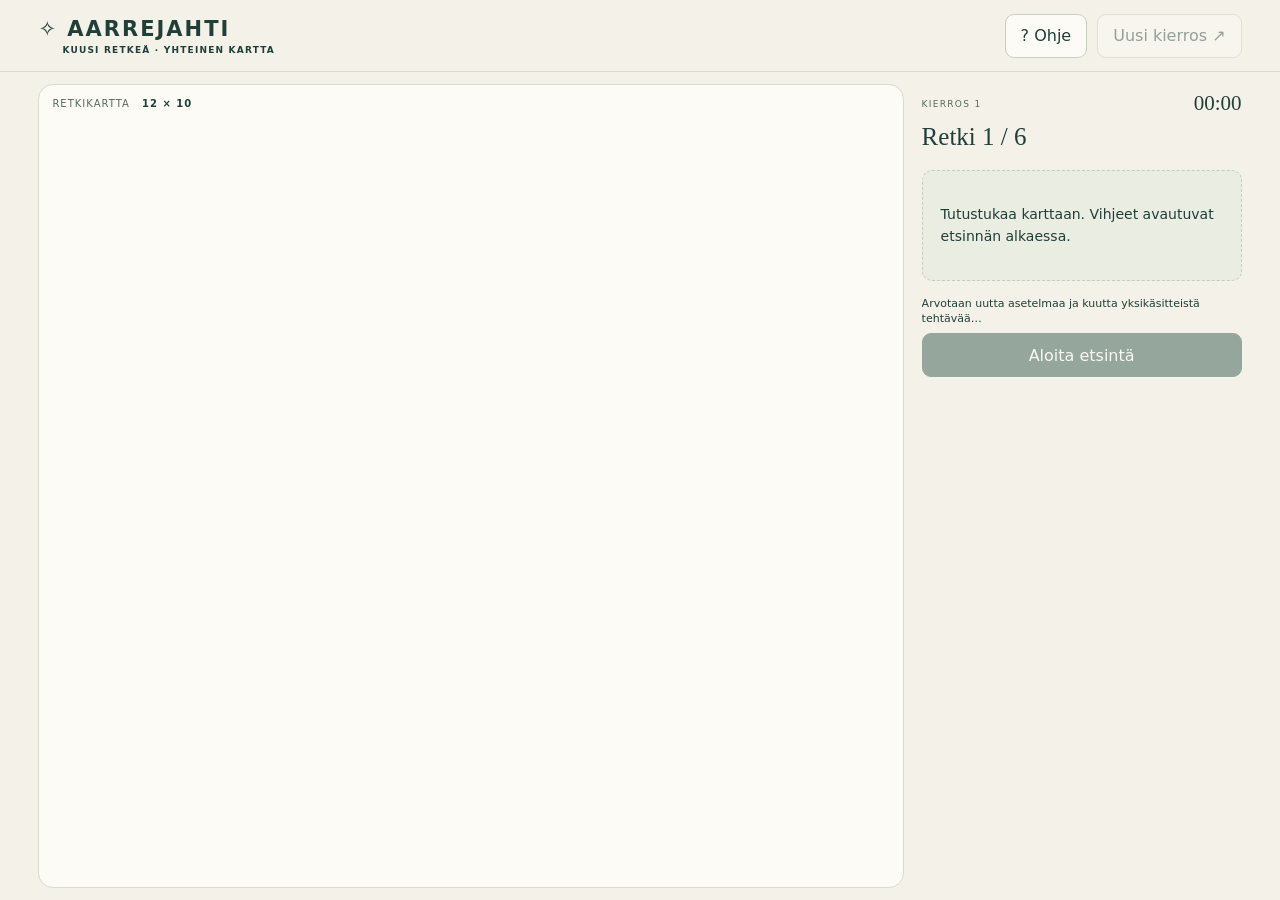
==== index.html @ f9c909dd "Publish PC and iPad game with installable offline support" ====
<!doctype html>
<html lang="fi">
<head><meta charset="utf-8"><meta name="viewport" content="width=device-width, initial-scale=1, viewport-fit=cover"><meta name="theme-color" content="#203f38"><meta name="apple-mobile-web-app-capable" content="yes"><meta name="apple-mobile-web-app-status-bar-style" content="default"><meta name="apple-mobile-web-app-title" content="Aarrejahti"><link rel="manifest" href="manifest.webmanifest"><link rel="apple-touch-icon" href="icons/apple-touch-icon.png"><link rel="icon" type="image/png" href="icons/favicon.png"><title>Aarrejahti – kuusi retkeä</title><link rel="stylesheet" href="style.css?v=rounds18"></head>
<body class="awaiting-start">
<header><a class="brand" href="./">✧ AARREJAHTI<small>KUUSI RETKEÄ · YHTEINEN KARTTA</small></a><div class="setup"><button id="help">? Ohje</button><button id="new">Uusi kierros ↗</button></div></header>
<main><div class="layout">
<section class="map-panel" aria-label="Yhteinen retkikartta">
 <div class="panel-top"><span>RETKIKARTTA <b>12 × 10</b></span><span id="code"></span></div>
 <div class="map-wrap"><svg id="board" viewBox="0 0 717 520" role="group" aria-label="Aarrekartta, 120 kuusikulmiota"></svg></div>
</section>
<aside>
 <div id="progress" aria-label="Kierroksen retket"></div>
 <div class="round-meta"><small id="round-label">KIERROS 1</small><span id="timer">00:00</span></div>
 <div class="clue-heading"><h1 id="task-title">Retki 1 / 6</h1><label class="toggle"><input type="checkbox" id="explain" checked> Selitykset</label></div>
 <p id="task-rule"></p>
 <div id="addition-controls" hidden><button id="place-marker" aria-pressed="true"></button><button id="place-chest" aria-pressed="false">Arkku</button></div>
 <div id="clues"></div>
 <div id="before-start">Tutustukaa karttaan. Vihjeet avautuvat etsinnän alkaessa.</div>
 <p id="feedback" role="status" aria-live="polite"></p>
 <div class="actions"><button id="start" class="primary" disabled>Aloita etsintä</button><button id="next" class="primary" hidden>Seuraava retki →</button><button id="reveal" class="quiet" hidden disabled>Paljasta ratkaisu</button></div>
 <p id="state" role="status"></p>
</aside>
</div></main>
<dialog id="instructions" aria-labelledby="instructions-title"><div class="dialog-heading"><h2 id="instructions-title">Näin pelaatte</h2><button id="close-help" aria-label="Sulje ohje">Sulje ×</button></div>
<div class="instructions">
 <h3>Yksi kartta, kuusi retkeä</h3><p>Kaikki pelaavat yhtä aikaa samalla näytöllä. Kierrokselle arvotaan kuusi tehtävää ja yhteinen kuviomerkkien asetelma. Maastolauta on sama kiinteä F02-kartta kuin lautapelissä: 12 × 10 ruutua. Retket 1–3 ovat tavallisia, neljäs on pääkalloretki, viides harharetki ja kuudes Hukkareissu. Yksi muodon ja värin yhdistelmä puuttuu kartalta kokonaan ja lisätään vain viimeisessä tehtävässä. Kuuden retken jälkeen Uusi kierros arpoo uuden asetelman ja tehtävät. Testatessa voit valita retken suoraan yläreunan retkipainikkeesta. Vaihto nollaa nykyiset valinnat ja ajastimen. Valitun retken vihjeet avautuvat Aloita etsintä -painikkeesta.</p>
 <p>Vihjeet näkyvät vasta Aloita etsintä -painikkeesta. Napauta aarteen ruutua ja vahvista Oletko varma? -kysymys. Peruuta poistaa arkun ja palauttaa merkityn vihjeen tai kuvion normaaliksi. Viimeksi valitun ruudun kehys jää muistiksi. Väärän arvauksen jälkeen etsintä jatkuu. Oikea vastaus näyttää aarrearkun. Seuraava retki säilyttää kartan ja kuviot mutta vaihtaa vihjeet ja piilottaa ne aloitukseen asti.</p>
 <h3>☠ Pääkalloretki</h3><p>Viidestä vihjeestä täsmälleen yksi on väärä. Voit valita ensin aarteen ruudun tai ensin väärän vihjeen. Napauta vääräksi epäilemääsi vihjettä: se haalenee. Napauttamalla uudestaan voit perua merkinnän, ja toisen vihjeen valitseminen vaihtaa merkintää. Etsi ruutu, jossa neljä muuta vihjettä toteutuu. Voitto vaatii sekä oikean aarteen paikan että oikean vihjemerkinnän.</p>
 <h3>× Harharetki</h3><p>Kaikki vihjeet toteutuvat vasta, kun yksi kuviomerkki poistetaan mielessä laudalta. Voit valita ensin aarteen ruudun tai ensin poistettavan kuvion. Napauta poistettavaksi epäilemääsi kuviota: se haalenee, mutta pysyy näkyvissä alkuperäisessä ruudussaan. Vain yksi kuvio voidaan merkitä kerrallaan. Valitse × Poista kuvio uudelleen, jos haluat vaihtaa merkintää tai perua sen napauttamalla samaa kuviota.</p><p>Vihjeessä mainitusta muodon ja värin yhdistelmästä pitää jäädä vähintään yksi merkki laudalle. Valitse Arkku-painike ja napauta aarteen ruutua, myös kuviomerkin keskeltä. Valitse × Poista kuvio -painike, kun haluat merkitä poistettavan kuvion. Tavallinen napautus tekee painikkeesta valitun toiminnon. Arkku ei saa olla poistettavan kuvion ruudussa. Vastaus tarkistetaan, kun molemmat valinnat on tehty. Voitto vaatii sekä oikean aarteen paikan että oikean kuviomerkinnän.</p>
 <h3>? Hukkareissu</h3><p>Hukkareissu käyttää vain lautapelin alkuperäisiä vihjeitä 1-60. Siinä ei käytetä summia, erotuksia eikä uusia kuvioparivertailuja.</p><p>Lisää mielessäsi yksi puuttuva kuviomerkki. + kuvio ? -painike kertoo merkin muodon ja värin. Paina sitä ja napauta tyhjää karttaruutua sijoittaaksesi merkin. Arkku-painikkeella valitset aarteen ruudun. Voit valita arkun tai kuvion ensin. Valinnat tarvitsevat eri ruudut, eikä lisättävän merkin ruudussa saa olla muuta kuviota. Lisätyn merkin reunus on katkoviivainen. Peruuta palauttaa molemmat valinnat. Oikeassa vastauksessa sekä lisätyn merkin paikka että aarteen sijainti ovat oikein ja kaikki vihjeet toteutuvat. Tehtävällä on vain yksi tällainen paikkapari.</p><h3>Maastot, kuviot ja etäisyys</h3><div id="terrain-guide"></div><p>Maamerkkejä ovat mustat ja valkoiset kolmiot, neliöt ja ympyrät. Vihje koskee jokaista saman muodon ja värin merkkiä. Esimerkiksi ↔ ≤ 2 tarkoittaa, että jokaiseen kyseiseen merkkiin on enintään kaksi askelta.</p><p>↔ tarkoittaa lyhintä etäisyyttä vierekkäisten heksaruutujen kautta. Sama ruutu on 0, viereinen ruutu 1. Kaikkien maastojen läpi saa kulkea. Maastoon tai laudan reunaan mitataan etäisyys lähimpään vastaavaan ruutuun.</p>
 <h3>Etäisyyksien erotus ja summa</h3><div id="arithmetic-guide"></div><p>Molemmissa vihjeissä etäisyydet lasketaan aarteen ruudusta. Erotusvihjeessä oikeanpuoleiseen kuvioon on ilmoitettu määrä askelia enemmän kuin vasemmanpuoleiseen kuvioon. Summavihjeessä nämä kaksi etäisyyttä lasketaan yhteen. Jos kuvioita on useita, ehdon on toteuduttava jokaiselle vasemman ja oikean ryhmän väliselle kuvioparille.</p>
 <h3>Naapurit ja vertailut</h3><p>Naapurivihjeet koskevat vain heti viereisiä ruutuja; aarteen omaa ruutua ei lasketa naapuriksi. Kahden maaston naapurivihje vaatii ainakin yhden naapurin kummastakin maastosta. Yhtä kaukana -vihje vaatii saman etäisyyden kaikkiin molempien ryhmien kuvioihin. Lähempänä-vihje vaatii jokaisen ensimmäisen ryhmän merkin olevan lähempänä kuin yksikään toisen ryhmän merkki.</p>
 <p>Jokainen tehtävä tarkistetaan yksikäsitteiseksi. Pääkalloretkellä myös väärä vihje ja harharetkellä myös poistettava merkki määräytyvät yksikäsitteisesti. Hukkareissulla lisättävän merkin ja aarteen paikkapari on yksikäsitteinen. Merkintöjen oikeellisuus tarkistetaan vasta arvausta vahvistettaessa. Selitykset-valinta piilottaa tai näyttää vihjeiden sanalliset selitykset.</p>
</div></dialog>
<dialog id="confirm" aria-labelledby="confirm-title"><h2 id="confirm-title">Oletko varma?</h2><p id="confirm-text"></p><div class="confirm-actions"><button id="confirm-no">Peruuta</button><button id="confirm-yes" class="primary">Vahvista</button></div></dialog>
<script src="engine.js?v=rounds18"></script><script src="game-data.js?v=rounds18"></script><script src="rounds.js?v=rounds18"></script><script src="game.js?v=rounds18"></script>
<script src="pwa.js"></script></body></html>
---- style.css ----
:root{font-family:system-ui,sans-serif;color:#203f38;background:#f3f1e8;font-synthesis:none}*{box-sizing:border-box}body{margin:0}button{font:inherit;color:inherit;cursor:pointer;background:#fcfbf6;border:1px solid #c9d0c2;border-radius:9px;min-height:44px;padding:10px 15px;touch-action:manipulation}button:hover{background:#e2e8dc}button:disabled{opacity:.45;cursor:default}button:focus-visible,[role=button]:focus-visible{outline:3px solid #a26d16;outline-offset:2px}.primary{background:#244e42;border-color:#244e42;color:#fff}.primary:hover{background:#356653}[hidden]{display:none!important}header{display:flex;align-items:center;justify-content:space-between;gap:16px;min-height:72px;padding:10px 3%;border-bottom:1px solid #d7dacd}.brand{font-weight:850;font-size:21px;letter-spacing:2px;text-decoration:none;color:inherit}.brand small{display:block;font-size:9px;letter-spacing:1.2px;margin:4px 0 0 24px}.setup{display:flex;gap:10px}main{padding:12px 3%;max-width:1600px;margin:auto}.layout{display:grid;grid-template-columns:minmax(0,1fr) 320px;gap:18px}.map-panel{background:#fcfbf6;border:1px solid #d8dbce;border-radius:15px;padding:13px;display:flex;flex-direction:column;min-width:0;min-height:0}.panel-top{display:flex;justify-content:space-between;gap:8px;font-size:10px;color:#566a5d;letter-spacing:1px}.panel-top b{margin-left:8px;color:#203f38}.map-wrap{flex:1;min-height:0;display:flex;align-items:center;padding:6px 0}#board{display:block;width:100%;height:auto;max-height:100%}.cell{cursor:pointer;stroke:#000;stroke-width:1.6;outline:none}.cell:hover,.cell:focus-visible{stroke:#203f38;stroke-width:3.5}.hl{fill:none;pointer-events:none;stroke-linejoin:round}.hl-selected{stroke:#cd731a;stroke-width:4.5}.hl-answer{stroke:#e9a919;stroke-width:5}.map-marker{pointer-events:none}.harha-running .map-marker{pointer-events:all;cursor:pointer}.marker-art{transition:opacity .12s}.map-marker.muted .marker-art{opacity:.23}.marker-hit{fill:transparent;stroke:none}.map-marker:focus-visible .marker-hit{stroke:#203f38;stroke-width:2;stroke-dasharray:3 2}.map-marker.muted .marker-hit{stroke:#203f38;stroke-width:1.5;stroke-dasharray:3 3}.coordinate{pointer-events:none;user-select:none}.treasure-chest{pointer-events:none}.round-meta{display:flex;justify-content:space-between;align-items:center;margin-top:9px}.round-meta small{font-size:9px;letter-spacing:1.3px;color:#566a5d}#timer{font:21px Georgia,serif;font-variant-numeric:tabular-nums}#feedback{font-size:12px;line-height:1.35;margin:7px 0 0}#feedback:empty,#state:empty{display:none}.cross-icon{font-family:Arial,system-ui,sans-serif;font-size:27px;line-height:1;font-weight:900}.step.active .cross-icon{font-weight:900}.clue-heading{display:flex;align-items:center;justify-content:space-between;gap:8px;margin:5px 0}.clue-heading small{font-size:9px;letter-spacing:1.3px;color:#566a5d}h1{font:25px Georgia,serif;margin:3px 0}.toggle{font-size:11px;white-space:nowrap;cursor:pointer;display:flex;align-items:center;gap:3px;min-height:40px}.toggle input{width:17px;height:17px;accent-color:#244e42}#progress{display:flex;gap:6px}.step{flex:1;display:flex;align-items:center;justify-content:center;min-height:34px;border:1px solid #c9d0c2;border-radius:7px;font-size:13px;color:#566a5d}.step.active{background:#244e42;border-color:#244e42;color:#fff;font-weight:750}.step.done{background:#e2e8dc;color:#244e42}.skull-icon{width:17px;height:20px;display:inline-block;vertical-align:middle;flex-shrink:0}.step .skull-icon{fill:currentColor}#task-rule{font-size:12px;line-height:1.4;min-height:0;margin:5px 0 8px}.clue{padding:7px 11px;margin:6px 0;background:#fffef9;border:1px solid #d8dbce;border-radius:10px;transition:opacity .12s;min-height:46px}.clue[role=button]{cursor:pointer;touch-action:manipulation}.clue[role=button]:hover{border-color:#244e42}.clue.muted{opacity:.3;border-style:dashed}.clue small{font-size:10px;letter-spacing:1px;color:#566a5d}.formula{font-size:21px;line-height:1.2;font-weight:600;margin-top:2px;display:flex;align-items:center;gap:3px;flex-wrap:wrap;color:#244c42}.clue p{font-size:11px;line-height:1.28;margin:4px 0 0;color:#52645a}.no-explain .clue p{display:none}.clue-marker{width:1.25em;height:1.25em;display:inline-block;vertical-align:middle;flex-shrink:0}.terrain-symbol{width:1.5em;height:1.299038em;display:inline-block;vertical-align:middle;flex-shrink:0}.neighbor-symbol{width:1.45em;height:1.45em;display:inline-block;vertical-align:middle;flex-shrink:0}.edge-symbol{display:inline-flex;align-items:center;vertical-align:middle;font-size:.68em}.edge-symbol svg{width:1.9em;height:1.6625em}.both-markers{display:inline-flex}.both-markers .clue-marker{width:1em;height:1em}.actions{display:grid;gap:4px;margin-top:10px}.quiet{background:transparent;border:0;font-size:12px;padding:7px;min-height:35px}#state{font-size:11px;line-height:1.4;margin:7px 0;color:#52645a}#before-start{background:#e9ede2;border:1px dashed #c2cdbb;border-radius:10px;padding:22px 17px;font-size:14px;line-height:1.6;margin:16px 0}.awaiting-start #clues,.awaiting-start .toggle{display:none}body:not(.awaiting-start) #before-start{display:none}dialog{border:1px solid #c9d0c2;border-radius:15px;background:#fcfbf6;color:#203f38;max-width:780px;width:calc(100% - 32px);max-height:85svh;padding:24px}dialog::backdrop{background:#142d25aa}.dialog-heading{display:flex;align-items:center;justify-content:space-between;gap:15px}h2{font:26px Georgia,serif;margin:0}.instructions{font-size:14px;line-height:1.6}.instructions h3{font-size:16px;margin:24px 0 5px}.instructions p{margin:7px 0}#terrain-guide{display:flex;gap:14px;flex-wrap:wrap;font-size:13px}#terrain-guide span{display:inline-flex;align-items:center;gap:5px}body.loading #board{opacity:.55}
@media(min-width:900px) and (orientation:landscape){body{height:100svh;display:flex;flex-direction:column}header{flex-shrink:0}main{flex:1;min-height:0;width:100%}.layout{height:100%}#board{height:100%}aside{min-height:0;overflow-y:auto;scrollbar-width:thin}#before-start{padding:32px 18px}.clue p{line-height:1.25}}
@media(min-width:1400px){.layout{grid-template-columns:minmax(0,1fr) 355px}.clue{padding:11px 13px}.formula{font-size:24px}.clue p{font-size:12px}}
@media(max-width:1050px) and (orientation:landscape){header{min-height:64px}.layout{grid-template-columns:minmax(0,1fr) 300px;gap:12px}main{padding:10px 2%}.map-panel{padding:10px}.brand{font-size:19px}.clue-heading{margin-top:8px}h1{font-size:23px}.clue{padding:6px 9px;margin:5px 0}.formula{font-size:20px}.clue p{font-size:10.5px}.actions{margin-top:7px}}
@media(max-width:899px){.layout{grid-template-columns:1fr}.map-wrap{min-height:240px}header{padding:12px 4%}.brand{font-size:18px}.brand small{font-size:8.5px}.setup{gap:6px}.setup button{padding:9px 11px}main{padding:12px 3%}aside{padding-bottom:20px}#clues{display:grid;grid-template-columns:repeat(2,minmax(0,1fr));gap:7px}.clue{margin:0}.formula{font-size:21px}#task-rule{min-height:0}.clue-heading{margin:10px 0}.actions{grid-template-columns:1fr 1fr}dialog{padding:18px}}
@media(max-width:480px){header{flex-wrap:wrap;gap:12px}.setup{margin-left:auto}#clues{grid-template-columns:1fr}.brand small{display:none}.panel-top{font-size:9px}#code{letter-spacing:0}}

@media(min-width:900px) and (orientation:landscape){aside{overflow-y:auto}#feedback{font-size:11px}.clue-heading{margin-top:4px}.round-meta{margin-top:7px}.actions{margin-top:7px}}

.ended #task-rule{display:none}

@media(min-width:900px) and (orientation:landscape) and (max-height:860px){
 header{min-height:64px;padding-top:8px;padding-bottom:8px}
 .clue{padding:5px 9px;margin:4px 0}.formula{font-size:20px}
 .clue p{font-size:10.5px;line-height:1.22;margin-top:3px}
 .clue-heading{margin:3px 0}h1{font-size:23px}
 .round-meta{margin-top:5px}#timer{font-size:19px}#task-rule{font-size:11px;margin:4px 0 6px}
 #feedback{font-size:11px;line-height:1.28;margin-top:5px}.actions{margin-top:6px}#state{margin:5px 0;font-size:10.5px;line-height:1.28}
}

/* Keep all content inside iPad safe areas and Safari's actually visible viewport. */
:root{--safe-top:env(safe-area-inset-top,0px);--safe-bottom:env(safe-area-inset-bottom,0px);--safe-left:env(safe-area-inset-left,0px);--safe-right:env(safe-area-inset-right,0px)}
body{padding-left:var(--safe-left);padding-right:var(--safe-right);padding-top:var(--safe-top);padding-bottom:var(--safe-bottom)}
@media(pointer:coarse) and (hover:none){
 :root{--safe-top:max(24px,env(safe-area-inset-top,0px));--safe-bottom:max(8px,env(safe-area-inset-bottom,0px))}
}
@media(min-width:900px) and (orientation:landscape){
 body{height:min(100svh,var(--visible-height,100svh));height:min(100dvh,var(--visible-height,100svh));min-height:0}
}
@media(min-width:900px) and (orientation:landscape) and (max-height:860px){
 header{min-height:56px;padding-top:6px;padding-bottom:6px}main{padding-top:8px;padding-bottom:8px}
}
@media(min-width:900px) and (orientation:landscape){
 .short-viewport header{min-height:52px;padding-top:4px;padding-bottom:4px}
 .short-viewport main{padding-top:6px;padding-bottom:6px}
 .short-viewport .step{min-height:30px}
 .short-viewport .round-meta{margin-top:3px}
 .short-viewport .clue-heading{margin:2px 0}.short-viewport h1{font-size:21px}
 .short-viewport .toggle{min-height:30px}
 .short-viewport #task-rule{font-size:10.5px;line-height:1.25;margin:3px 0 5px}
 .short-viewport .clue{padding:4px 8px;margin:3px 0;min-height:42px}
 .short-viewport .formula{font-size:19px}.short-viewport .clue p{font-size:10px;line-height:1.18;margin-top:2px}
 .short-viewport #feedback{font-size:10.5px;margin-top:4px}.short-viewport #state{font-size:10px;margin:4px 0}
 .short-viewport .actions{margin-top:4px}
}

/* Oma vahvistusdialogi */
#confirm{max-width:420px;padding:22px}#confirm h2{font-size:22px}#confirm p{font-size:15px;line-height:1.5;margin:10px 0 18px}.confirm-actions{display:flex;gap:10px;justify-content:flex-end}.confirm-actions button{min-width:110px}
@media(prefers-reduced-motion:reduce){*{transition:none!important;animation:none!important}}

#arithmetic-guide{display:grid;gap:8px;margin:12px 0}.help-arithmetic{border:1px solid #d8dbce;border-radius:8px;padding:10px}.help-arithmetic .formula{font-size:23px}

#addition-controls{display:flex;gap:6px;margin:4px 0}#addition-controls button{flex:1;min-height:36px;padding:3px 9px;display:flex;align-items:center;justify-content:center;gap:5px;font-size:16px}#addition-controls button[aria-pressed=true]{background:#dce9d3;color:#203f38;border:2px solid #244e42;font-weight:750}#addition-controls .clue-marker{width:25px;height:25px}.added-marker{pointer-events:none}

@media(min-width:900px) and (orientation:landscape){.short-viewport:is(.addition-running,.harha-running) .clue{padding:3px 8px;margin:2px 0}.short-viewport:is(.addition-running,.harha-running) .clue small{font-size:9px;line-height:1}.short-viewport:is(.addition-running,.harha-running) .formula{font-size:18px;line-height:1.1}.short-viewport:is(.addition-running,.harha-running) .clue p{line-height:1.1;margin-top:1px}.short-viewport:is(.addition-running,.harha-running) #addition-controls button{min-height:32px}.short-viewport:is(.addition-running,.harha-running) #addition-controls{margin:2px 0}}



#progress .step{padding:0;min-width:0;cursor:pointer;font-family:inherit;touch-action:manipulation}#progress .step:hover{border-color:#244e42}
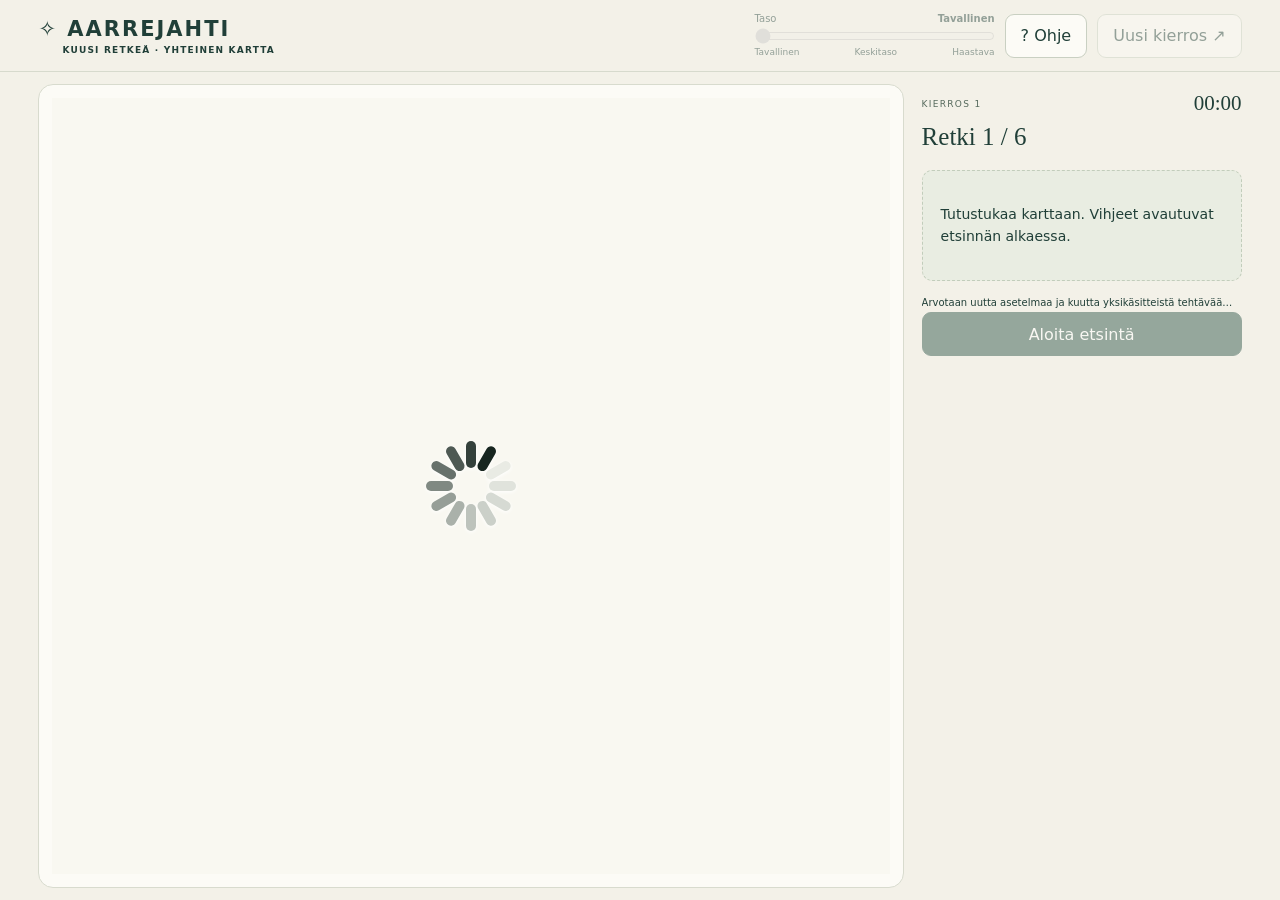
==== commit 2c76c7ce: "Update PC/iPad game with three difficulty levels and refreshed offline support" ====
--- a/index.html
+++ b/index.html
@@ -1,37 +1,38 @@
-<!doctype html>
-<html lang="fi">
-<head><meta charset="utf-8"><meta name="viewport" content="width=device-width, initial-scale=1, viewport-fit=cover"><meta name="theme-color" content="#203f38"><meta name="apple-mobile-web-app-capable" content="yes"><meta name="apple-mobile-web-app-status-bar-style" content="default"><meta name="apple-mobile-web-app-title" content="Aarrejahti"><link rel="manifest" href="manifest.webmanifest"><link rel="apple-touch-icon" href="icons/apple-touch-icon.png"><link rel="icon" type="image/png" href="icons/favicon.png"><title>Aarrejahti – kuusi retkeä</title><link rel="stylesheet" href="style.css?v=rounds18"></head>
-<body class="awaiting-start">
-<header><a class="brand" href="./">✧ AARREJAHTI<small>KUUSI RETKEÄ · YHTEINEN KARTTA</small></a><div class="setup"><button id="help">? Ohje</button><button id="new">Uusi kierros ↗</button></div></header>
-<main><div class="layout">
-<section class="map-panel" aria-label="Yhteinen retkikartta">
- <div class="panel-top"><span>RETKIKARTTA <b>12 × 10</b></span><span id="code"></span></div>
- <div class="map-wrap"><svg id="board" viewBox="0 0 717 520" role="group" aria-label="Aarrekartta, 120 kuusikulmiota"></svg></div>
-</section>
-<aside>
- <div id="progress" aria-label="Kierroksen retket"></div>
- <div class="round-meta"><small id="round-label">KIERROS 1</small><span id="timer">00:00</span></div>
- <div class="clue-heading"><h1 id="task-title">Retki 1 / 6</h1><label class="toggle"><input type="checkbox" id="explain" checked> Selitykset</label></div>
- <p id="task-rule"></p>
- <div id="addition-controls" hidden><button id="place-marker" aria-pressed="true"></button><button id="place-chest" aria-pressed="false">Arkku</button></div>
- <div id="clues"></div>
- <div id="before-start">Tutustukaa karttaan. Vihjeet avautuvat etsinnän alkaessa.</div>
- <p id="feedback" role="status" aria-live="polite"></p>
- <div class="actions"><button id="start" class="primary" disabled>Aloita etsintä</button><button id="next" class="primary" hidden>Seuraava retki →</button><button id="reveal" class="quiet" hidden disabled>Paljasta ratkaisu</button></div>
- <p id="state" role="status"></p>
-</aside>
-</div></main>
-<dialog id="instructions" aria-labelledby="instructions-title"><div class="dialog-heading"><h2 id="instructions-title">Näin pelaatte</h2><button id="close-help" aria-label="Sulje ohje">Sulje ×</button></div>
-<div class="instructions">
- <h3>Yksi kartta, kuusi retkeä</h3><p>Kaikki pelaavat yhtä aikaa samalla näytöllä. Kierrokselle arvotaan kuusi tehtävää ja yhteinen kuviomerkkien asetelma. Maastolauta on sama kiinteä F02-kartta kuin lautapelissä: 12 × 10 ruutua. Retket 1–3 ovat tavallisia, neljäs on pääkalloretki, viides harharetki ja kuudes Hukkareissu. Yksi muodon ja värin yhdistelmä puuttuu kartalta kokonaan ja lisätään vain viimeisessä tehtävässä. Kuuden retken jälkeen Uusi kierros arpoo uuden asetelman ja tehtävät. Testatessa voit valita retken suoraan yläreunan retkipainikkeesta. Vaihto nollaa nykyiset valinnat ja ajastimen. Valitun retken vihjeet avautuvat Aloita etsintä -painikkeesta.</p>
- <p>Vihjeet näkyvät vasta Aloita etsintä -painikkeesta. Napauta aarteen ruutua ja vahvista Oletko varma? -kysymys. Peruuta poistaa arkun ja palauttaa merkityn vihjeen tai kuvion normaaliksi. Viimeksi valitun ruudun kehys jää muistiksi. Väärän arvauksen jälkeen etsintä jatkuu. Oikea vastaus näyttää aarrearkun. Seuraava retki säilyttää kartan ja kuviot mutta vaihtaa vihjeet ja piilottaa ne aloitukseen asti.</p>
- <h3>☠ Pääkalloretki</h3><p>Viidestä vihjeestä täsmälleen yksi on väärä. Voit valita ensin aarteen ruudun tai ensin väärän vihjeen. Napauta vääräksi epäilemääsi vihjettä: se haalenee. Napauttamalla uudestaan voit perua merkinnän, ja toisen vihjeen valitseminen vaihtaa merkintää. Etsi ruutu, jossa neljä muuta vihjettä toteutuu. Voitto vaatii sekä oikean aarteen paikan että oikean vihjemerkinnän.</p>
- <h3>× Harharetki</h3><p>Kaikki vihjeet toteutuvat vasta, kun yksi kuviomerkki poistetaan mielessä laudalta. Voit valita ensin aarteen ruudun tai ensin poistettavan kuvion. Napauta poistettavaksi epäilemääsi kuviota: se haalenee, mutta pysyy näkyvissä alkuperäisessä ruudussaan. Vain yksi kuvio voidaan merkitä kerrallaan. Valitse × Poista kuvio uudelleen, jos haluat vaihtaa merkintää tai perua sen napauttamalla samaa kuviota.</p><p>Vihjeessä mainitusta muodon ja värin yhdistelmästä pitää jäädä vähintään yksi merkki laudalle. Valitse Arkku-painike ja napauta aarteen ruutua, myös kuviomerkin keskeltä. Valitse × Poista kuvio -painike, kun haluat merkitä poistettavan kuvion. Tavallinen napautus tekee painikkeesta valitun toiminnon. Arkku ei saa olla poistettavan kuvion ruudussa. Vastaus tarkistetaan, kun molemmat valinnat on tehty. Voitto vaatii sekä oikean aarteen paikan että oikean kuviomerkinnän.</p>
- <h3>? Hukkareissu</h3><p>Hukkareissu käyttää vain lautapelin alkuperäisiä vihjeitä 1-60. Siinä ei käytetä summia, erotuksia eikä uusia kuvioparivertailuja.</p><p>Lisää mielessäsi yksi puuttuva kuviomerkki. + kuvio ? -painike kertoo merkin muodon ja värin. Paina sitä ja napauta tyhjää karttaruutua sijoittaaksesi merkin. Arkku-painikkeella valitset aarteen ruudun. Voit valita arkun tai kuvion ensin. Valinnat tarvitsevat eri ruudut, eikä lisättävän merkin ruudussa saa olla muuta kuviota. Lisätyn merkin reunus on katkoviivainen. Peruuta palauttaa molemmat valinnat. Oikeassa vastauksessa sekä lisätyn merkin paikka että aarteen sijainti ovat oikein ja kaikki vihjeet toteutuvat. Tehtävällä on vain yksi tällainen paikkapari.</p><h3>Maastot, kuviot ja etäisyys</h3><div id="terrain-guide"></div><p>Maamerkkejä ovat mustat ja valkoiset kolmiot, neliöt ja ympyrät. Vihje koskee jokaista saman muodon ja värin merkkiä. Esimerkiksi ↔ ≤ 2 tarkoittaa, että jokaiseen kyseiseen merkkiin on enintään kaksi askelta.</p><p>↔ tarkoittaa lyhintä etäisyyttä vierekkäisten heksaruutujen kautta. Sama ruutu on 0, viereinen ruutu 1. Kaikkien maastojen läpi saa kulkea. Maastoon tai laudan reunaan mitataan etäisyys lähimpään vastaavaan ruutuun.</p>
- <h3>Etäisyyksien erotus ja summa</h3><div id="arithmetic-guide"></div><p>Molemmissa vihjeissä etäisyydet lasketaan aarteen ruudusta. Erotusvihjeessä oikeanpuoleiseen kuvioon on ilmoitettu määrä askelia enemmän kuin vasemmanpuoleiseen kuvioon. Summavihjeessä nämä kaksi etäisyyttä lasketaan yhteen. Jos kuvioita on useita, ehdon on toteuduttava jokaiselle vasemman ja oikean ryhmän väliselle kuvioparille.</p>
- <h3>Naapurit ja vertailut</h3><p>Naapurivihjeet koskevat vain heti viereisiä ruutuja; aarteen omaa ruutua ei lasketa naapuriksi. Kahden maaston naapurivihje vaatii ainakin yhden naapurin kummastakin maastosta. Yhtä kaukana -vihje vaatii saman etäisyyden kaikkiin molempien ryhmien kuvioihin. Lähempänä-vihje vaatii jokaisen ensimmäisen ryhmän merkin olevan lähempänä kuin yksikään toisen ryhmän merkki.</p>
- <p>Jokainen tehtävä tarkistetaan yksikäsitteiseksi. Pääkalloretkellä myös väärä vihje ja harharetkellä myös poistettava merkki määräytyvät yksikäsitteisesti. Hukkareissulla lisättävän merkin ja aarteen paikkapari on yksikäsitteinen. Merkintöjen oikeellisuus tarkistetaan vasta arvausta vahvistettaessa. Selitykset-valinta piilottaa tai näyttää vihjeiden sanalliset selitykset.</p>
-</div></dialog>
-<dialog id="confirm" aria-labelledby="confirm-title"><h2 id="confirm-title">Oletko varma?</h2><p id="confirm-text"></p><div class="confirm-actions"><button id="confirm-no">Peruuta</button><button id="confirm-yes" class="primary">Vahvista</button></div></dialog>
-<script src="engine.js?v=rounds18"></script><script src="game-data.js?v=rounds18"></script><script src="rounds.js?v=rounds18"></script><script src="game.js?v=rounds18"></script>
-<script src="pwa.js"></script></body></html>
+<!doctype html>
+<html lang="fi">
+<head><meta charset="utf-8"><meta name="viewport" content="width=device-width, initial-scale=1, viewport-fit=cover"><meta name="theme-color" content="#203f38"><meta name="apple-mobile-web-app-capable" content="yes"><meta name="apple-mobile-web-app-status-bar-style" content="default"><meta name="apple-mobile-web-app-title" content="Aarrejahti"><link rel="manifest" href="manifest.webmanifest"><link rel="apple-touch-icon" href="icons/apple-touch-icon.png"><link rel="icon" type="image/png" href="icons/favicon.png"><title>Aarrejahti – kuusi retkeä</title><link rel="stylesheet" href="style.css?v=rounds31"></head>
+<body class="awaiting-start">
+
+<header><a class="brand" href="./">✧ AARREJAHTI<small>KUUSI RETKEÄ · YHTEINEN KARTTA</small></a><div class="setup"><div class="level-slider"><label for="level">Taso <output id="level-name">Tavallinen</output></label><input id="level" type="range" min="0" max="2" step="1" value="0" aria-valuetext="Tavallinen"><div class="level-ticks" aria-hidden="true"><span>Tavallinen</span><span>Keskitaso</span><span>Haastava</span></div></div><button id="help">? Ohje</button><button id="new">Uusi kierros ↗</button></div></header>
+<main><div class="layout">
+<section class="map-panel" aria-label="Yhteinen retkikartta">
+ <div class="panel-top"><span id="code" aria-label="Retken vaikeus ja karttakortin kokonaisvaikeus" title="Retken vaikeus · karttakortin kokonaisvaikeus"></span></div>
+ <div class="map-wrap"><div id="generating" role="status" aria-label="Karttakorttia generoidaan"><div class="generation-spinner" aria-hidden="true"><span style="--i:0;background-color:#17251f"></span><span style="--i:1;background-color:#e9ebe4"></span><span style="--i:2;background-color:#e0e3dc"></span><span style="--i:3;background-color:#d6dad3"></span><span style="--i:4;background-color:#cbd0c9"></span><span style="--i:5;background-color:#bdc3bc"></span><span style="--i:6;background-color:#aab1aa"></span><span style="--i:7;background-color:#969e97"></span><span style="--i:8;background-color:#808982"></span><span style="--i:9;background-color:#67716b"></span><span style="--i:10;background-color:#4e5953"></span><span style="--i:11;background-color:#34413b"></span></div></div><svg id="board" viewBox="0 0 717 520" role="group" aria-label="Aarrekartta, 120 kuusikulmiota"></svg></div>
+</section>
+<aside>
+ <div id="progress" aria-label="Kierroksen retket"></div>
+ <div class="round-meta"><small id="round-label">KIERROS 1</small><span id="timer">00:00</span></div>
+ <div class="clue-heading"><h1 id="task-title">Retki 1 / 6</h1><label class="toggle"><input type="checkbox" id="explain" checked> Selitykset</label></div>
+ <p id="task-rule"></p>
+ <div id="addition-controls" hidden><button id="place-marker" aria-pressed="true"></button><button id="place-chest" aria-pressed="false">Arkku</button></div>
+ <div id="clues"></div>
+ <div id="before-start">Tutustukaa karttaan. Vihjeet avautuvat etsinnän alkaessa.</div>
+ <p id="feedback" role="status" aria-live="polite"></p>
+ <div class="actions"><button id="start" class="primary" disabled>Aloita etsintä</button><button id="next" class="primary" hidden>Seuraava retki →</button><button id="reveal" class="quiet" hidden disabled>Paljasta ratkaisu</button></div>
+ <p id="state" role="status"></p>
+</aside>
+</div></main>
+<dialog id="instructions" aria-labelledby="instructions-title"><div class="dialog-heading"><h2 id="instructions-title">Näin pelaatte</h2><button id="close-help" aria-label="Sulje ohje">Sulje ×</button></div>
+<div class="instructions"><h3>Tasot ja vihjeet</h3><p>Tasovalinta aloittaa uuden kierroksen. Tavallisella tasolla kolmen tavallisen retken D1-keskiarvo on alle 550, Keskitasolla 550–749 ja Haastavalla vähintään 750. Haastavalla jokainen tavallinen retki on lisäksi vähintään 400 pistettä. Rajat ovat suunnitteluarvoja. Sama vihje esiintyy enintään kahdesti kierroksella eikä koskaan peräkkäisillä retkillä.</p>
+ <h3>Yksi kartta, kuusi retkeä</h3><p>Kaikki pelaavat yhtä aikaa samalla näytöllä. Kierrokselle arvotaan kuusi tehtävää ja yhteinen kuviomerkkien asetelma. Maastolauta on sama kiinteä F02-kartta kuin lautapelissä: 12 × 10 ruutua. Retket 1–3 ovat tavallisia, neljäs on pääkalloretki, viides harharetki ja kuudes Hukkareissu. Yksi muodon ja värin yhdistelmä puuttuu kartalta kokonaan ja lisätään vain viimeisessä tehtävässä. Kuuden retken jälkeen Uusi kierros arpoo uuden asetelman ja tehtävät. Testatessa voit valita retken suoraan yläreunan retkipainikkeesta. Vaihto nollaa nykyiset valinnat ja ajastimen. Valitun retken vihjeet avautuvat Aloita etsintä -painikkeesta.</p>
+ <p>Vihjeet näkyvät vasta Aloita etsintä -painikkeesta. Napauta aarteen ruutua ja vahvista Oletko varma? -kysymys. Peruuta poistaa arkun ja palauttaa merkityn vihjeen tai kuvion normaaliksi. Viimeksi valitun ruudun kehys jää muistiksi. Väärän arvauksen jälkeen etsintä jatkuu. Oikea vastaus näyttää aarrearkun. Seuraava retki säilyttää kartan ja kuviot mutta vaihtaa vihjeet ja piilottaa ne aloitukseen asti.</p>
+ <h3>☠ Pääkalloretki</h3><p>Viidestä vihjeestä täsmälleen yksi on väärä. Voit valita ensin aarteen ruudun tai ensin väärän vihjeen. Napauta vääräksi epäilemääsi vihjettä: se haalenee. Napauttamalla uudestaan voit perua merkinnän, ja toisen vihjeen valitseminen vaihtaa merkintää. Etsi ruutu, jossa neljä muuta vihjettä toteutuu. Voitto vaatii sekä oikean aarteen paikan että oikean vihjemerkinnän.</p>
+ <h3>× Harharetki</h3><p>Kaikki vihjeet toteutuvat vasta, kun yksi kuviomerkki poistetaan mielessä laudalta. Voit valita ensin aarteen ruudun tai ensin poistettavan kuvion. Napauta poistettavaksi epäilemääsi kuviota: se haalenee, mutta pysyy näkyvissä alkuperäisessä ruudussaan. Vain yksi kuvio voidaan merkitä kerrallaan. Valitse × Poista kuvio uudelleen, jos haluat vaihtaa merkintää tai perua sen napauttamalla samaa kuviota.</p><p>Vihjeessä mainitusta muodon ja värin yhdistelmästä pitää jäädä vähintään yksi merkki laudalle. Valitse Arkku-painike ja napauta aarteen ruutua, myös kuviomerkin keskeltä. Valitse × Poista kuvio -painike, kun haluat merkitä poistettavan kuvion. Tavallinen napautus tekee painikkeesta valitun toiminnon. Arkku ei saa olla poistettavan kuvion ruudussa. Vastaus tarkistetaan, kun molemmat valinnat on tehty. Voitto vaatii sekä oikean aarteen paikan että oikean kuviomerkinnän.</p>
+ <h3>? Hukkareissu</h3><p>Hukkareissu käyttää vain lautapelin alkuperäisiä vihjeitä 1-60. Siinä ei käytetä summia, erotuksia eikä uusia kuvioparivertailuja.</p><p>Lisää mielessäsi yksi puuttuva kuviomerkki. + kuvio ? -painike kertoo merkin muodon ja värin. Paina sitä ja napauta tyhjää karttaruutua sijoittaaksesi merkin. Arkku-painikkeella valitset aarteen ruudun. Voit valita arkun tai kuvion ensin. Valinnat tarvitsevat eri ruudut, eikä lisättävän merkin ruudussa saa olla muuta kuviota. Lisätyn merkin reunus on katkoviivainen. Peruuta palauttaa molemmat valinnat. Oikeassa vastauksessa sekä lisätyn merkin paikka että aarteen sijainti ovat oikein ja kaikki vihjeet toteutuvat. Tehtävällä on vain yksi tällainen paikkapari.</p><h3>Maastot, kuviot ja etäisyys</h3><div id="terrain-guide"></div><p>Maamerkkejä ovat mustat ja valkoiset kolmiot, neliöt ja ympyrät. Vihje koskee jokaista saman muodon ja värin merkkiä. Esimerkiksi ↔ ≤ 2 tarkoittaa, että jokaiseen kyseiseen merkkiin on enintään kaksi askelta.</p><p>↔ tarkoittaa lyhintä etäisyyttä vierekkäisten heksaruutujen kautta. Sama ruutu on 0, viereinen ruutu 1. Kaikkien maastojen läpi saa kulkea. Maastoon tai laudan reunaan mitataan etäisyys lähimpään vastaavaan ruutuun.</p>
+ <h3>Kuvioparien vertailut ja erotus</h3><div id="arithmetic-guide"></div><p>Etäisyydet mitataan aarteen ruudusta. Yhtä kaukana -vihjeessä etäisyydet ovat samat. Lähempänä-vihjeessä ensimmäinen kuvio on lähempänä. Erotusvihjeessä oikeanpuoleiseen kuvioon on ilmoitettu määrä askelia enemmän kuin vasemmanpuoleiseen. Ehto koskee jokaista ryhmien välistä kuvioparia.</p>
+ <h3>Naapurit ja vertailut</h3><p>Naapurivihjeet koskevat vain heti viereisiä ruutuja; aarteen omaa ruutua ei lasketa naapuriksi. Kahden maaston naapurivihje vaatii ainakin yhden naapurin kummastakin maastosta. Yhtä kaukana -vihje vaatii saman etäisyyden kaikkiin molempien ryhmien kuvioihin. Lähempänä-vihje vaatii jokaisen ensimmäisen ryhmän merkin olevan lähempänä kuin yksikään toisen ryhmän merkki.</p>
+ <p>Jokainen tehtävä tarkistetaan yksikäsitteiseksi. Pääkalloretkellä myös väärä vihje ja harharetkellä myös poistettava merkki määräytyvät yksikäsitteisesti. Hukkareissulla lisättävän merkin ja aarteen paikkapari on yksikäsitteinen. Merkintöjen oikeellisuus tarkistetaan vasta arvausta vahvistettaessa. Selitykset-valinta piilottaa tai näyttää vihjeiden sanalliset selitykset.</p>
+</div></dialog>
+<dialog id="confirm" aria-labelledby="confirm-title"><h2 id="confirm-title">Oletko varma?</h2><p id="confirm-text"></p><div class="confirm-actions"><button id="confirm-no">Peruuta</button><button id="confirm-yes" class="primary">Vahvista</button></div></dialog>
+<script src="engine.js?v=rounds31"></script><script src="game-data.js?v=rounds31"></script><script src="rounds.js?v=rounds31"></script><script src="game.js?v=rounds31"></script>
+<script src="pwa.js"></script></body></html>
--- a/style.css
+++ b/style.css
@@ -1,59 +1,90 @@
-:root{font-family:system-ui,sans-serif;color:#203f38;background:#f3f1e8;font-synthesis:none}*{box-sizing:border-box}body{margin:0}button{font:inherit;color:inherit;cursor:pointer;background:#fcfbf6;border:1px solid #c9d0c2;border-radius:9px;min-height:44px;padding:10px 15px;touch-action:manipulation}button:hover{background:#e2e8dc}button:disabled{opacity:.45;cursor:default}button:focus-visible,[role=button]:focus-visible{outline:3px solid #a26d16;outline-offset:2px}.primary{background:#244e42;border-color:#244e42;color:#fff}.primary:hover{background:#356653}[hidden]{display:none!important}header{display:flex;align-items:center;justify-content:space-between;gap:16px;min-height:72px;padding:10px 3%;border-bottom:1px solid #d7dacd}.brand{font-weight:850;font-size:21px;letter-spacing:2px;text-decoration:none;color:inherit}.brand small{display:block;font-size:9px;letter-spacing:1.2px;margin:4px 0 0 24px}.setup{display:flex;gap:10px}main{padding:12px 3%;max-width:1600px;margin:auto}.layout{display:grid;grid-template-columns:minmax(0,1fr) 320px;gap:18px}.map-panel{background:#fcfbf6;border:1px solid #d8dbce;border-radius:15px;padding:13px;display:flex;flex-direction:column;min-width:0;min-height:0}.panel-top{display:flex;justify-content:space-between;gap:8px;font-size:10px;color:#566a5d;letter-spacing:1px}.panel-top b{margin-left:8px;color:#203f38}.map-wrap{flex:1;min-height:0;display:flex;align-items:center;padding:6px 0}#board{display:block;width:100%;height:auto;max-height:100%}.cell{cursor:pointer;stroke:#000;stroke-width:1.6;outline:none}.cell:hover,.cell:focus-visible{stroke:#203f38;stroke-width:3.5}.hl{fill:none;pointer-events:none;stroke-linejoin:round}.hl-selected{stroke:#cd731a;stroke-width:4.5}.hl-answer{stroke:#e9a919;stroke-width:5}.map-marker{pointer-events:none}.harha-running .map-marker{pointer-events:all;cursor:pointer}.marker-art{transition:opacity .12s}.map-marker.muted .marker-art{opacity:.23}.marker-hit{fill:transparent;stroke:none}.map-marker:focus-visible .marker-hit{stroke:#203f38;stroke-width:2;stroke-dasharray:3 2}.map-marker.muted .marker-hit{stroke:#203f38;stroke-width:1.5;stroke-dasharray:3 3}.coordinate{pointer-events:none;user-select:none}.treasure-chest{pointer-events:none}.round-meta{display:flex;justify-content:space-between;align-items:center;margin-top:9px}.round-meta small{font-size:9px;letter-spacing:1.3px;color:#566a5d}#timer{font:21px Georgia,serif;font-variant-numeric:tabular-nums}#feedback{font-size:12px;line-height:1.35;margin:7px 0 0}#feedback:empty,#state:empty{display:none}.cross-icon{font-family:Arial,system-ui,sans-serif;font-size:27px;line-height:1;font-weight:900}.step.active .cross-icon{font-weight:900}.clue-heading{display:flex;align-items:center;justify-content:space-between;gap:8px;margin:5px 0}.clue-heading small{font-size:9px;letter-spacing:1.3px;color:#566a5d}h1{font:25px Georgia,serif;margin:3px 0}.toggle{font-size:11px;white-space:nowrap;cursor:pointer;display:flex;align-items:center;gap:3px;min-height:40px}.toggle input{width:17px;height:17px;accent-color:#244e42}#progress{display:flex;gap:6px}.step{flex:1;display:flex;align-items:center;justify-content:center;min-height:34px;border:1px solid #c9d0c2;border-radius:7px;font-size:13px;color:#566a5d}.step.active{background:#244e42;border-color:#244e42;color:#fff;font-weight:750}.step.done{background:#e2e8dc;color:#244e42}.skull-icon{width:17px;height:20px;display:inline-block;vertical-align:middle;flex-shrink:0}.step .skull-icon{fill:currentColor}#task-rule{font-size:12px;line-height:1.4;min-height:0;margin:5px 0 8px}.clue{padding:7px 11px;margin:6px 0;background:#fffef9;border:1px solid #d8dbce;border-radius:10px;transition:opacity .12s;min-height:46px}.clue[role=button]{cursor:pointer;touch-action:manipulation}.clue[role=button]:hover{border-color:#244e42}.clue.muted{opacity:.3;border-style:dashed}.clue small{font-size:10px;letter-spacing:1px;color:#566a5d}.formula{font-size:21px;line-height:1.2;font-weight:600;margin-top:2px;display:flex;align-items:center;gap:3px;flex-wrap:wrap;color:#244c42}.clue p{font-size:11px;line-height:1.28;margin:4px 0 0;color:#52645a}.no-explain .clue p{display:none}.clue-marker{width:1.25em;height:1.25em;display:inline-block;vertical-align:middle;flex-shrink:0}.terrain-symbol{width:1.5em;height:1.299038em;display:inline-block;vertical-align:middle;flex-shrink:0}.neighbor-symbol{width:1.45em;height:1.45em;display:inline-block;vertical-align:middle;flex-shrink:0}.edge-symbol{display:inline-flex;align-items:center;vertical-align:middle;font-size:.68em}.edge-symbol svg{width:1.9em;height:1.6625em}.both-markers{display:inline-flex}.both-markers .clue-marker{width:1em;height:1em}.actions{display:grid;gap:4px;margin-top:10px}.quiet{background:transparent;border:0;font-size:12px;padding:7px;min-height:35px}#state{font-size:11px;line-height:1.4;margin:7px 0;color:#52645a}#before-start{background:#e9ede2;border:1px dashed #c2cdbb;border-radius:10px;padding:22px 17px;font-size:14px;line-height:1.6;margin:16px 0}.awaiting-start #clues,.awaiting-start .toggle{display:none}body:not(.awaiting-start) #before-start{display:none}dialog{border:1px solid #c9d0c2;border-radius:15px;background:#fcfbf6;color:#203f38;max-width:780px;width:calc(100% - 32px);max-height:85svh;padding:24px}dialog::backdrop{background:#142d25aa}.dialog-heading{display:flex;align-items:center;justify-content:space-between;gap:15px}h2{font:26px Georgia,serif;margin:0}.instructions{font-size:14px;line-height:1.6}.instructions h3{font-size:16px;margin:24px 0 5px}.instructions p{margin:7px 0}#terrain-guide{display:flex;gap:14px;flex-wrap:wrap;font-size:13px}#terrain-guide span{display:inline-flex;align-items:center;gap:5px}body.loading #board{opacity:.55}
-@media(min-width:900px) and (orientation:landscape){body{height:100svh;display:flex;flex-direction:column}header{flex-shrink:0}main{flex:1;min-height:0;width:100%}.layout{height:100%}#board{height:100%}aside{min-height:0;overflow-y:auto;scrollbar-width:thin}#before-start{padding:32px 18px}.clue p{line-height:1.25}}
-@media(min-width:1400px){.layout{grid-template-columns:minmax(0,1fr) 355px}.clue{padding:11px 13px}.formula{font-size:24px}.clue p{font-size:12px}}
-@media(max-width:1050px) and (orientation:landscape){header{min-height:64px}.layout{grid-template-columns:minmax(0,1fr) 300px;gap:12px}main{padding:10px 2%}.map-panel{padding:10px}.brand{font-size:19px}.clue-heading{margin-top:8px}h1{font-size:23px}.clue{padding:6px 9px;margin:5px 0}.formula{font-size:20px}.clue p{font-size:10.5px}.actions{margin-top:7px}}
-@media(max-width:899px){.layout{grid-template-columns:1fr}.map-wrap{min-height:240px}header{padding:12px 4%}.brand{font-size:18px}.brand small{font-size:8.5px}.setup{gap:6px}.setup button{padding:9px 11px}main{padding:12px 3%}aside{padding-bottom:20px}#clues{display:grid;grid-template-columns:repeat(2,minmax(0,1fr));gap:7px}.clue{margin:0}.formula{font-size:21px}#task-rule{min-height:0}.clue-heading{margin:10px 0}.actions{grid-template-columns:1fr 1fr}dialog{padding:18px}}
-@media(max-width:480px){header{flex-wrap:wrap;gap:12px}.setup{margin-left:auto}#clues{grid-template-columns:1fr}.brand small{display:none}.panel-top{font-size:9px}#code{letter-spacing:0}}
-
-@media(min-width:900px) and (orientation:landscape){aside{overflow-y:auto}#feedback{font-size:11px}.clue-heading{margin-top:4px}.round-meta{margin-top:7px}.actions{margin-top:7px}}
-
-.ended #task-rule{display:none}
-
-@media(min-width:900px) and (orientation:landscape) and (max-height:860px){
- header{min-height:64px;padding-top:8px;padding-bottom:8px}
- .clue{padding:5px 9px;margin:4px 0}.formula{font-size:20px}
- .clue p{font-size:10.5px;line-height:1.22;margin-top:3px}
- .clue-heading{margin:3px 0}h1{font-size:23px}
- .round-meta{margin-top:5px}#timer{font-size:19px}#task-rule{font-size:11px;margin:4px 0 6px}
- #feedback{font-size:11px;line-height:1.28;margin-top:5px}.actions{margin-top:6px}#state{margin:5px 0;font-size:10.5px;line-height:1.28}
-}
-
-/* Keep all content inside iPad safe areas and Safari's actually visible viewport. */
-:root{--safe-top:env(safe-area-inset-top,0px);--safe-bottom:env(safe-area-inset-bottom,0px);--safe-left:env(safe-area-inset-left,0px);--safe-right:env(safe-area-inset-right,0px)}
-body{padding-left:var(--safe-left);padding-right:var(--safe-right);padding-top:var(--safe-top);padding-bottom:var(--safe-bottom)}
-@media(pointer:coarse) and (hover:none){
- :root{--safe-top:max(24px,env(safe-area-inset-top,0px));--safe-bottom:max(8px,env(safe-area-inset-bottom,0px))}
-}
-@media(min-width:900px) and (orientation:landscape){
- body{height:min(100svh,var(--visible-height,100svh));height:min(100dvh,var(--visible-height,100svh));min-height:0}
-}
-@media(min-width:900px) and (orientation:landscape) and (max-height:860px){
- header{min-height:56px;padding-top:6px;padding-bottom:6px}main{padding-top:8px;padding-bottom:8px}
-}
-@media(min-width:900px) and (orientation:landscape){
- .short-viewport header{min-height:52px;padding-top:4px;padding-bottom:4px}
- .short-viewport main{padding-top:6px;padding-bottom:6px}
- .short-viewport .step{min-height:30px}
- .short-viewport .round-meta{margin-top:3px}
- .short-viewport .clue-heading{margin:2px 0}.short-viewport h1{font-size:21px}
- .short-viewport .toggle{min-height:30px}
- .short-viewport #task-rule{font-size:10.5px;line-height:1.25;margin:3px 0 5px}
- .short-viewport .clue{padding:4px 8px;margin:3px 0;min-height:42px}
- .short-viewport .formula{font-size:19px}.short-viewport .clue p{font-size:10px;line-height:1.18;margin-top:2px}
- .short-viewport #feedback{font-size:10.5px;margin-top:4px}.short-viewport #state{font-size:10px;margin:4px 0}
- .short-viewport .actions{margin-top:4px}
-}
-
-/* Oma vahvistusdialogi */
-#confirm{max-width:420px;padding:22px}#confirm h2{font-size:22px}#confirm p{font-size:15px;line-height:1.5;margin:10px 0 18px}.confirm-actions{display:flex;gap:10px;justify-content:flex-end}.confirm-actions button{min-width:110px}
-@media(prefers-reduced-motion:reduce){*{transition:none!important;animation:none!important}}
-
-#arithmetic-guide{display:grid;gap:8px;margin:12px 0}.help-arithmetic{border:1px solid #d8dbce;border-radius:8px;padding:10px}.help-arithmetic .formula{font-size:23px}
-
-#addition-controls{display:flex;gap:6px;margin:4px 0}#addition-controls button{flex:1;min-height:36px;padding:3px 9px;display:flex;align-items:center;justify-content:center;gap:5px;font-size:16px}#addition-controls button[aria-pressed=true]{background:#dce9d3;color:#203f38;border:2px solid #244e42;font-weight:750}#addition-controls .clue-marker{width:25px;height:25px}.added-marker{pointer-events:none}
-
-@media(min-width:900px) and (orientation:landscape){.short-viewport:is(.addition-running,.harha-running) .clue{padding:3px 8px;margin:2px 0}.short-viewport:is(.addition-running,.harha-running) .clue small{font-size:9px;line-height:1}.short-viewport:is(.addition-running,.harha-running) .formula{font-size:18px;line-height:1.1}.short-viewport:is(.addition-running,.harha-running) .clue p{line-height:1.1;margin-top:1px}.short-viewport:is(.addition-running,.harha-running) #addition-controls button{min-height:32px}.short-viewport:is(.addition-running,.harha-running) #addition-controls{margin:2px 0}}
-
-
-
-#progress .step{padding:0;min-width:0;cursor:pointer;font-family:inherit;touch-action:manipulation}#progress .step:hover{border-color:#244e42}
+:root{font-family:system-ui,sans-serif;color:#203f38;background:#f3f1e8;font-synthesis:none}*{box-sizing:border-box}body{margin:0}button{font:inherit;color:inherit;cursor:pointer;background:#fcfbf6;border:1px solid #c9d0c2;border-radius:9px;min-height:44px;padding:10px 15px;touch-action:manipulation}button:hover{background:#e2e8dc}button:disabled{opacity:.45;cursor:default}button:focus-visible,[role=button]:focus-visible{outline:3px solid #a26d16;outline-offset:2px}.primary{background:#244e42;border-color:#244e42;color:#fff}.primary:hover{background:#356653}[hidden]{display:none!important}header{display:flex;align-items:center;justify-content:space-between;gap:16px;min-height:72px;padding:10px 3%;border-bottom:1px solid #d7dacd}.brand{font-weight:850;font-size:21px;letter-spacing:2px;text-decoration:none;color:inherit}.brand small{display:block;font-size:9px;letter-spacing:1.2px;margin:4px 0 0 24px}.setup{display:flex;gap:10px}main{padding:12px 3%;max-width:1600px;margin:auto}.layout{display:grid;grid-template-columns:minmax(0,1fr) 320px;gap:18px}.map-panel{background:#fcfbf6;border:1px solid #d8dbce;border-radius:15px;padding:13px;display:flex;flex-direction:column;min-width:0;min-height:0}.panel-top{display:flex;justify-content:space-between;gap:8px;font-size:10px;color:#566a5d;letter-spacing:1px}.panel-top b{margin-left:8px;color:#203f38}.map-wrap{flex:1;min-height:0;display:flex;align-items:center;padding:6px 0}#board{display:block;width:100%;height:auto;max-height:100%}.cell{cursor:pointer;stroke:#000;stroke-width:1.6;outline:none}.cell:hover,.cell:focus-visible{stroke:#203f38;stroke-width:3.5}.hl{fill:none;pointer-events:none;stroke-linejoin:round}.hl-selected{stroke:#cd731a;stroke-width:4.5}.hl-answer{stroke:#e9a919;stroke-width:5}.map-marker{pointer-events:none}.harha-running .map-marker{pointer-events:all;cursor:pointer}.marker-art{transition:opacity .12s}.map-marker.muted .marker-art{opacity:.23}.marker-hit{fill:transparent;stroke:none}.map-marker:focus-visible .marker-hit{stroke:#203f38;stroke-width:2;stroke-dasharray:3 2}.map-marker.muted .marker-hit{stroke:#203f38;stroke-width:1.5;stroke-dasharray:3 3}.coordinate{pointer-events:none;user-select:none}.treasure-chest{pointer-events:none}.round-meta{display:flex;justify-content:space-between;align-items:center;margin-top:9px}.round-meta small{font-size:9px;letter-spacing:1.3px;color:#566a5d}#timer{font:21px Georgia,serif;font-variant-numeric:tabular-nums}#feedback{font-size:12px;line-height:1.35;margin:7px 0 0}#feedback:empty,#state:empty{display:none}.cross-icon{font-family:Arial,system-ui,sans-serif;font-size:27px;line-height:1;font-weight:900}.step.active .cross-icon{font-weight:900}.clue-heading{display:flex;align-items:center;justify-content:space-between;gap:8px;margin:5px 0}.clue-heading small{font-size:9px;letter-spacing:1.3px;color:#566a5d}h1{font:25px Georgia,serif;margin:3px 0}.toggle{font-size:11px;white-space:nowrap;cursor:pointer;display:flex;align-items:center;gap:3px;min-height:40px}.toggle input{width:17px;height:17px;accent-color:#244e42}#progress{display:flex;gap:6px}.step{flex:1;display:flex;align-items:center;justify-content:center;min-height:34px;border:1px solid #c9d0c2;border-radius:7px;font-size:13px;color:#566a5d}.step.active{background:#244e42;border-color:#244e42;color:#fff;font-weight:750}.step.done{background:#e2e8dc;color:#244e42}.skull-icon{width:17px;height:20px;display:inline-block;vertical-align:middle;flex-shrink:0}.step .skull-icon{fill:currentColor}#task-rule{font-size:12px;line-height:1.4;min-height:0;margin:5px 0 8px}.clue{padding:7px 11px;margin:6px 0;background:#fffef9;border:1px solid #d8dbce;border-radius:10px;transition:opacity .12s;min-height:46px}.clue[role=button]{cursor:pointer;touch-action:manipulation}.clue[role=button]:hover{border-color:#244e42}.clue.muted{opacity:.3;border-style:dashed}.clue small{font-size:10px;letter-spacing:1px;color:#566a5d}.formula{font-size:21px;line-height:1.2;font-weight:600;margin-top:2px;display:flex;align-items:center;gap:3px;flex-wrap:wrap;color:#244c42}.clue p{font-size:11px;line-height:1.28;margin:4px 0 0;color:#52645a}.no-explain .clue p{display:none}.clue-marker{width:1.25em;height:1.25em;display:inline-block;vertical-align:middle;flex-shrink:0}.terrain-symbol{width:1.5em;height:1.299038em;display:inline-block;vertical-align:middle;flex-shrink:0}.neighbor-symbol{width:1.45em;height:1.45em;display:inline-block;vertical-align:middle;flex-shrink:0}.edge-symbol{display:inline-flex;align-items:center;vertical-align:middle;font-size:.68em}.edge-symbol svg{width:1.9em;height:1.6625em}.both-markers{display:inline-flex}.both-markers .clue-marker{width:1em;height:1em}.actions{display:grid;gap:4px;margin-top:10px}.quiet{background:transparent;border:0;font-size:12px;padding:7px;min-height:35px}#state{font-size:11px;line-height:1.4;margin:7px 0;color:#52645a}#before-start{background:#e9ede2;border:1px dashed #c2cdbb;border-radius:10px;padding:22px 17px;font-size:14px;line-height:1.6;margin:16px 0}.awaiting-start #clues,.awaiting-start .toggle{display:none}body:not(.awaiting-start) #before-start{display:none}dialog{border:1px solid #c9d0c2;border-radius:15px;background:#fcfbf6;color:#203f38;max-width:780px;width:calc(100% - 32px);max-height:85svh;padding:24px}dialog::backdrop{background:#142d25aa}.dialog-heading{display:flex;align-items:center;justify-content:space-between;gap:15px}h2{font:26px Georgia,serif;margin:0}.instructions{font-size:14px;line-height:1.6}.instructions h3{font-size:16px;margin:24px 0 5px}.instructions p{margin:7px 0}#terrain-guide{display:flex;gap:14px;flex-wrap:wrap;font-size:13px}#terrain-guide span{display:inline-flex;align-items:center;gap:5px}body.loading #board{opacity:.55}
+@media(min-width:900px) and (orientation:landscape){body{height:100svh;display:flex;flex-direction:column}header{flex-shrink:0}main{flex:1;min-height:0;width:100%}.layout{height:100%}#board{height:100%}aside{min-height:0;overflow-y:auto;scrollbar-width:thin}#before-start{padding:32px 18px}.clue p{line-height:1.25}}
+@media(min-width:1400px){.layout{grid-template-columns:minmax(0,1fr) 355px}.clue{padding:11px 13px}.formula{font-size:24px}.clue p{font-size:12px}}
+@media(max-width:1050px) and (orientation:landscape){header{min-height:64px}.layout{grid-template-columns:minmax(0,1fr) 300px;gap:12px}main{padding:10px 2%}.map-panel{padding:10px}.brand{font-size:19px}.clue-heading{margin-top:8px}h1{font-size:23px}.clue{padding:6px 9px;margin:5px 0}.formula{font-size:20px}.clue p{font-size:10.5px}.actions{margin-top:7px}}
+@media(max-width:899px){.layout{grid-template-columns:1fr}.map-wrap{min-height:240px}header{padding:12px 4%}.brand{font-size:18px}.brand small{font-size:8.5px}.setup{gap:6px}.setup button{padding:9px 11px}main{padding:12px 3%}aside{padding-bottom:20px}#clues{display:grid;grid-template-columns:repeat(2,minmax(0,1fr));gap:7px}.clue{margin:0}.formula{font-size:21px}#task-rule{min-height:0}.clue-heading{margin:10px 0}.actions{grid-template-columns:1fr 1fr}dialog{padding:18px}}
+@media(max-width:480px){header{flex-wrap:wrap;gap:12px}.setup{margin-left:auto}#clues{grid-template-columns:1fr}.brand small{display:none}.panel-top{font-size:9px}#code{letter-spacing:0}}
+
+@media(min-width:900px) and (orientation:landscape){aside{overflow-y:auto}#feedback{font-size:11px}.clue-heading{margin-top:4px}.round-meta{margin-top:7px}.actions{margin-top:7px}}
+
+.ended #task-rule{display:none}
+
+@media(min-width:900px) and (orientation:landscape) and (max-height:860px){
+ header{min-height:64px;padding-top:8px;padding-bottom:8px}
+ .clue{padding:5px 9px;margin:4px 0}.formula{font-size:20px}
+ .clue p{font-size:10.5px;line-height:1.22;margin-top:3px}
+ .clue-heading{margin:3px 0}h1{font-size:23px}
+ .round-meta{margin-top:5px}#timer{font-size:19px}#task-rule{font-size:11px;margin:4px 0 6px}
+ #feedback{font-size:11px;line-height:1.28;margin-top:5px}.actions{margin-top:6px}#state{margin:5px 0;font-size:10.5px;line-height:1.28}
+}
+
+/* Keep all content inside iPad safe areas and Safari's actually visible viewport. */
+:root{--safe-top:env(safe-area-inset-top,0px);--safe-bottom:env(safe-area-inset-bottom,0px);--safe-left:env(safe-area-inset-left,0px);--safe-right:env(safe-area-inset-right,0px)}
+body{padding-left:var(--safe-left);padding-right:var(--safe-right);padding-top:var(--safe-top);padding-bottom:var(--safe-bottom)}
+@media(pointer:coarse) and (hover:none){
+ :root{--safe-top:max(24px,env(safe-area-inset-top,0px));--safe-bottom:max(8px,env(safe-area-inset-bottom,0px))}
+}
+@media(min-width:900px) and (orientation:landscape){
+ body{height:min(100svh,var(--visible-height,100svh));height:min(100dvh,var(--visible-height,100svh));min-height:0}
+}
+@media(min-width:900px) and (orientation:landscape) and (max-height:860px){
+ header{min-height:56px;padding-top:6px;padding-bottom:6px}main{padding-top:8px;padding-bottom:8px}
+}
+@media(min-width:900px) and (orientation:landscape){
+ .short-viewport header{min-height:52px;padding-top:4px;padding-bottom:4px}
+ .short-viewport main{padding-top:6px;padding-bottom:6px}
+ .short-viewport .step{min-height:30px}
+ .short-viewport .round-meta{margin-top:3px}
+ .short-viewport .clue-heading{margin:2px 0}.short-viewport h1{font-size:21px}
+ .short-viewport .toggle{min-height:30px}
+ .short-viewport #task-rule{font-size:10.5px;line-height:1.25;margin:3px 0 5px}
+ .short-viewport .clue{padding:4px 8px;margin:3px 0;min-height:42px}
+ .short-viewport .formula{font-size:19px}.short-viewport .clue p{font-size:10px;line-height:1.18;margin-top:2px}
+ .short-viewport #feedback{font-size:10.5px;margin-top:4px}.short-viewport #state{font-size:10px;margin:4px 0}
+ .short-viewport .actions{margin-top:4px}
+}
+
+/* Oma vahvistusdialogi */
+#confirm{max-width:420px;padding:22px}#confirm h2{font-size:22px}#confirm p{font-size:15px;line-height:1.5;margin:10px 0 18px}.confirm-actions{display:flex;gap:10px;justify-content:flex-end}.confirm-actions button{min-width:110px}
+@media(prefers-reduced-motion:reduce){*{transition:none!important;animation:none!important}}
+
+#arithmetic-guide{display:grid;gap:8px;margin:12px 0}.help-arithmetic{border:1px solid #d8dbce;border-radius:8px;padding:10px}.help-arithmetic .formula{font-size:23px}
+
+#addition-controls{display:flex;gap:6px;margin:4px 0}#addition-controls button{flex:1;min-height:36px;padding:3px 9px;display:flex;align-items:center;justify-content:center;gap:5px;font-size:16px}#addition-controls button[aria-pressed=true]{background:#dce9d3;color:#203f38;border:2px solid #244e42;font-weight:750}#addition-controls .clue-marker{width:25px;height:25px}.added-marker{pointer-events:none}
+
+@media(min-width:900px) and (orientation:landscape){.short-viewport:is(.addition-running,.harha-running) .clue{padding:3px 8px;margin:2px 0}.short-viewport:is(.addition-running,.harha-running) .clue small{font-size:9px;line-height:1}.short-viewport:is(.addition-running,.harha-running) .formula{font-size:18px;line-height:1.1}.short-viewport:is(.addition-running,.harha-running) .clue p{line-height:1.1;margin-top:1px}.short-viewport:is(.addition-running,.harha-running) #addition-controls button{min-height:32px}.short-viewport:is(.addition-running,.harha-running) #addition-controls{margin:2px 0}}
+
+
+
+#progress .step{padding:0;min-width:0;cursor:pointer;font-family:inherit;touch-action:manipulation}#progress .step:hover{border-color:#244e42}
+
+.terrain-stack{display:inline-flex;flex-direction:column;vertical-align:middle;gap:2px}.terrain-stack svg{display:block}.level-choice{display:flex;align-items:center;gap:4px;border:0;margin:0;padding:0;min-width:0}.level-choice legend{float:left;margin-right:8px;font-size:13px;line-height:44px}.level-choice label{display:flex;align-items:center;gap:6px;min-height:44px;padding:8px 10px;border:1px solid #c9d0c2;border-radius:9px;background:#fcfbf6;cursor:pointer;font-size:13px}.level-choice label:has(input:checked){background:#e2e8dc;border-color:#244e42;font-weight:700}.level-choice input{accent-color:#244e42;margin:0}.level-choice:disabled label{opacity:.45;cursor:default}.setup{flex-wrap:wrap;justify-content:flex-end}
+
+.panel-top{justify-content:flex-end}
+
+/* Activity indicator centered over the board. */
+.map-wrap{position:relative}
+#generating{display:none}
+.loading #generating{position:absolute;inset:0;z-index:10;display:flex;align-items:center;justify-content:center;background:rgba(243,241,232,.35);pointer-events:all}
+.generation-spinner{position:relative;width:100px;height:100px;filter:drop-shadow(0 1px 2px #fff)}
+.generation-spinner span{position:absolute;left:45px;top:5px;width:10px;height:27px;border-radius:6px;background:#34433e;transform-origin:5px 45px;transform:rotate(calc(var(--i)*30deg));}
+
+
+/* Fit landscape iPad, including Safari chrome and feedback messages. */
+@media(min-width:900px) and (orientation:landscape) and (max-height:900px){
+ .clue,.short-viewport .clue{padding:4px 8px;margin:3px 0;min-height:0}
+ .clue small,.short-viewport .clue small{display:block;font-size:9px;line-height:1.1}
+ .formula,.short-viewport .formula{font-size:18px;line-height:1.1;margin-top:2px}
+ .clue p,.short-viewport .clue p{font-size:10px;line-height:1.15;margin-top:2px}
+ #feedback,.short-viewport #feedback{font-size:10px;line-height:1.15;margin-top:4px}
+ .actions,.short-viewport .actions{margin-top:4px}
+}
+
+/* WebKit lays out a fieldset legend outside its flex contents. */
+.level-choice{position:relative}
+.level-choice legend{position:absolute;float:none;width:1px;height:1px;margin:-1px;padding:0;overflow:hidden;clip-path:inset(50%);white-space:nowrap}
+.level-choice::before{content:"Taso";font-size:13px;margin-right:8px;align-self:center}
+
+.level-slider{width:240px;align-self:center}.level-slider>label{display:flex;justify-content:space-between;font-size:11px;line-height:1.1}.level-slider output{font-weight:700}#level{display:block;width:100%;margin:0;height:26px;accent-color:#244e42;cursor:pointer;touch-action:pan-y}.level-ticks{display:flex;justify-content:space-between;font-size:9px;line-height:1.1}.level-slider:has(input:disabled){opacity:.45}
+
+.level-slider>label{font-size:10px;line-height:1}#level{height:24px}.level-ticks{line-height:1}
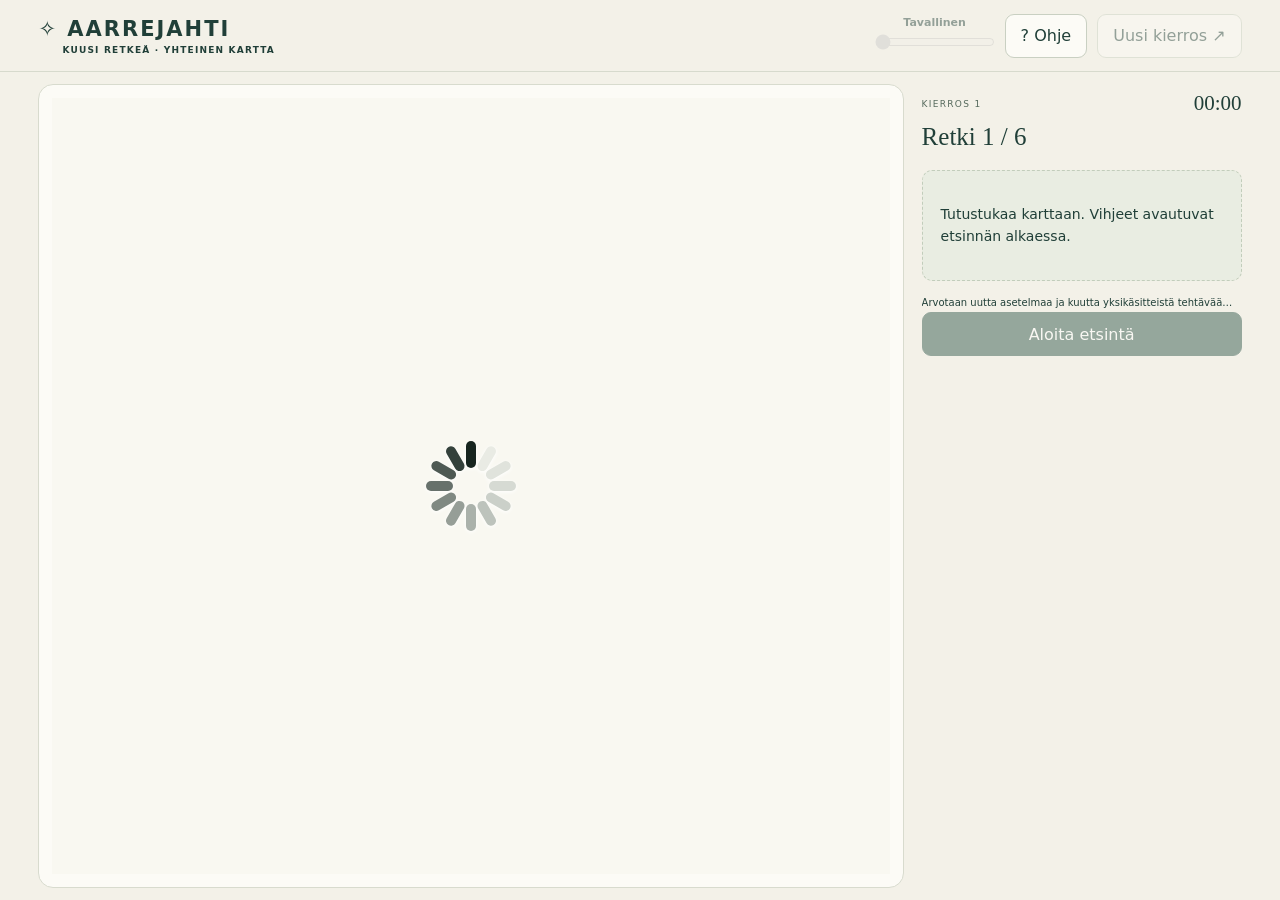
==== commit bf6104e6: "Sort ordinary expeditions by difficulty and compact mobile level slider" ====
--- a/index.html
+++ b/index.html
@@ -1,9 +1,9 @@
 <!doctype html>
 <html lang="fi">
-<head><meta charset="utf-8"><meta name="viewport" content="width=device-width, initial-scale=1, viewport-fit=cover"><meta name="theme-color" content="#203f38"><meta name="apple-mobile-web-app-capable" content="yes"><meta name="apple-mobile-web-app-status-bar-style" content="default"><meta name="apple-mobile-web-app-title" content="Aarrejahti"><link rel="manifest" href="manifest.webmanifest"><link rel="apple-touch-icon" href="icons/apple-touch-icon.png"><link rel="icon" type="image/png" href="icons/favicon.png"><title>Aarrejahti – kuusi retkeä</title><link rel="stylesheet" href="style.css?v=rounds31"></head>
+<head><meta charset="utf-8"><meta name="viewport" content="width=device-width, initial-scale=1, viewport-fit=cover"><meta name="theme-color" content="#203f38"><meta name="apple-mobile-web-app-capable" content="yes"><meta name="apple-mobile-web-app-status-bar-style" content="default"><meta name="apple-mobile-web-app-title" content="Aarrejahti"><link rel="manifest" href="manifest.webmanifest"><link rel="apple-touch-icon" href="icons/apple-touch-icon.png"><link rel="icon" type="image/png" href="icons/favicon.png"><title>Aarrejahti – kuusi retkeä</title><link rel="stylesheet" href="style.css?v=rounds32"></head>
 <body class="awaiting-start">
 
-<header><a class="brand" href="./">✧ AARREJAHTI<small>KUUSI RETKEÄ · YHTEINEN KARTTA</small></a><div class="setup"><div class="level-slider"><label for="level">Taso <output id="level-name">Tavallinen</output></label><input id="level" type="range" min="0" max="2" step="1" value="0" aria-valuetext="Tavallinen"><div class="level-ticks" aria-hidden="true"><span>Tavallinen</span><span>Keskitaso</span><span>Haastava</span></div></div><button id="help">? Ohje</button><button id="new">Uusi kierros ↗</button></div></header>
+<header><a class="brand" href="./">✧ AARREJAHTI<small>KUUSI RETKEÄ · YHTEINEN KARTTA</small></a><div class="setup"><div class="level-slider"><label for="level"><output id="level-name">Tavallinen</output></label><input id="level" type="range" min="0" max="2" step="1" value="0" aria-label="Vaikeustaso" aria-valuetext="Tavallinen"></div><button id="help">? Ohje</button><button id="new">Uusi kierros ↗</button></div></header>
 <main><div class="layout">
 <section class="map-panel" aria-label="Yhteinen retkikartta">
  <div class="panel-top"><span id="code" aria-label="Retken vaikeus ja karttakortin kokonaisvaikeus" title="Retken vaikeus · karttakortin kokonaisvaikeus"></span></div>
@@ -34,5 +34,5 @@
  <p>Jokainen tehtävä tarkistetaan yksikäsitteiseksi. Pääkalloretkellä myös väärä vihje ja harharetkellä myös poistettava merkki määräytyvät yksikäsitteisesti. Hukkareissulla lisättävän merkin ja aarteen paikkapari on yksikäsitteinen. Merkintöjen oikeellisuus tarkistetaan vasta arvausta vahvistettaessa. Selitykset-valinta piilottaa tai näyttää vihjeiden sanalliset selitykset.</p>
 </div></dialog>
 <dialog id="confirm" aria-labelledby="confirm-title"><h2 id="confirm-title">Oletko varma?</h2><p id="confirm-text"></p><div class="confirm-actions"><button id="confirm-no">Peruuta</button><button id="confirm-yes" class="primary">Vahvista</button></div></dialog>
-<script src="engine.js?v=rounds31"></script><script src="game-data.js?v=rounds31"></script><script src="rounds.js?v=rounds31"></script><script src="game.js?v=rounds31"></script>
+<script src="engine.js?v=rounds32"></script><script src="game-data.js?v=rounds32"></script><script src="rounds.js?v=rounds32"></script><script src="game.js?v=rounds32"></script>
 <script src="pwa.js"></script></body></html>
--- a/style.css
+++ b/style.css
@@ -88,3 +88,5 @@
 .level-slider{width:240px;align-self:center}.level-slider>label{display:flex;justify-content:space-between;font-size:11px;line-height:1.1}.level-slider output{font-weight:700}#level{display:block;width:100%;margin:0;height:26px;accent-color:#244e42;cursor:pointer;touch-action:pan-y}.level-ticks{display:flex;justify-content:space-between;font-size:9px;line-height:1.1}.level-slider:has(input:disabled){opacity:.45}
 
 .level-slider>label{font-size:10px;line-height:1}#level{height:24px}.level-ticks{line-height:1}
+
+.level-slider{width:120px}.level-slider>label{justify-content:center;font-size:11px;line-height:1.1}@media(max-width:480px){.setup{width:100%;justify-content:space-between;align-items:center}.level-slider{width:112px}}
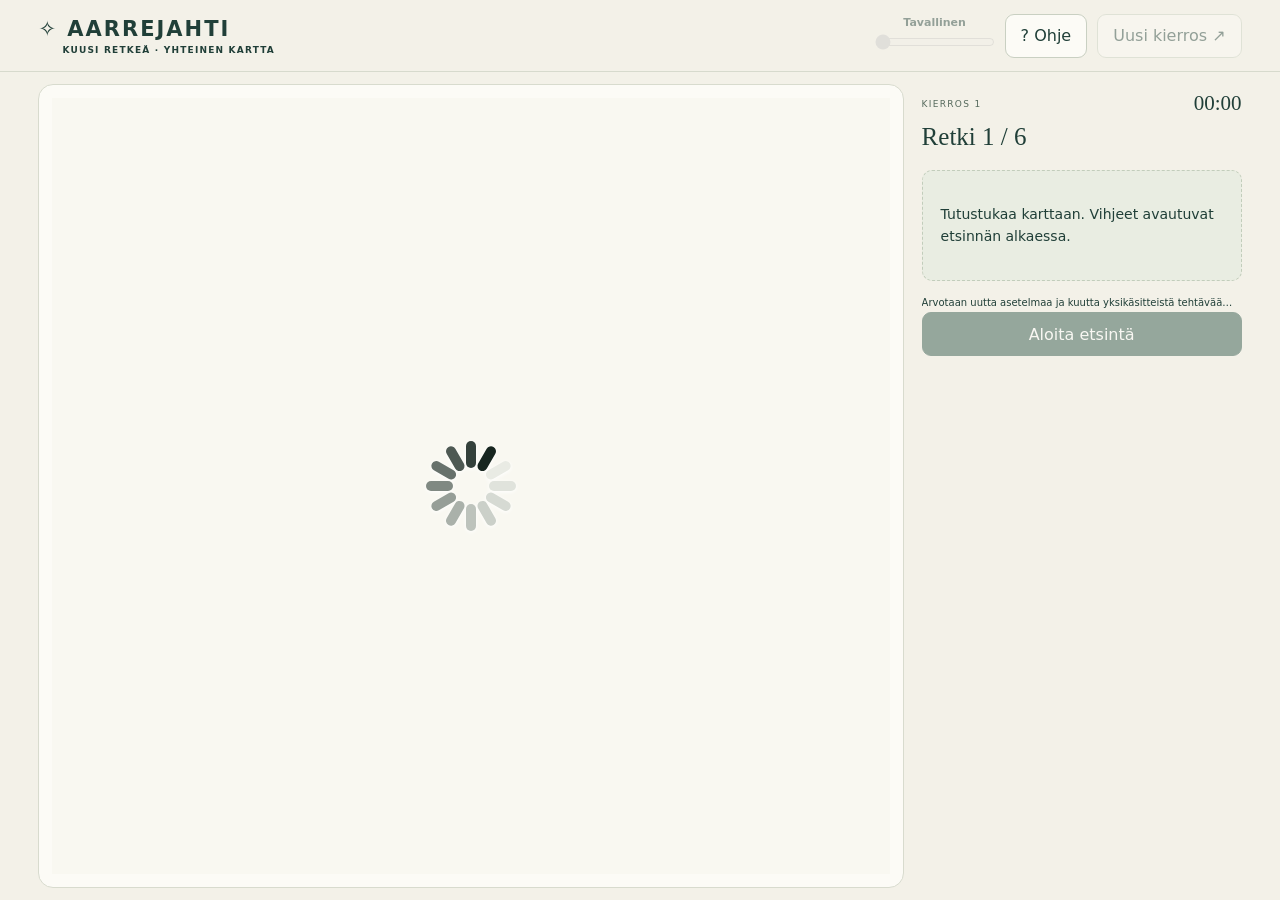
==== commit cd378264: "Display distance greater than one as two or more" ====
--- a/index.html
+++ b/index.html
@@ -1,6 +1,6 @@
 <!doctype html>
 <html lang="fi">
-<head><meta charset="utf-8"><meta name="viewport" content="width=device-width, initial-scale=1, viewport-fit=cover"><meta name="theme-color" content="#203f38"><meta name="apple-mobile-web-app-capable" content="yes"><meta name="apple-mobile-web-app-status-bar-style" content="default"><meta name="apple-mobile-web-app-title" content="Aarrejahti"><link rel="manifest" href="manifest.webmanifest"><link rel="apple-touch-icon" href="icons/apple-touch-icon.png"><link rel="icon" type="image/png" href="icons/favicon.png"><title>Aarrejahti – kuusi retkeä</title><link rel="stylesheet" href="style.css?v=rounds32"></head>
+<head><meta charset="utf-8"><meta name="viewport" content="width=device-width, initial-scale=1, viewport-fit=cover"><meta name="theme-color" content="#203f38"><meta name="apple-mobile-web-app-capable" content="yes"><meta name="apple-mobile-web-app-status-bar-style" content="default"><meta name="apple-mobile-web-app-title" content="Aarrejahti"><link rel="manifest" href="manifest.webmanifest"><link rel="apple-touch-icon" href="icons/apple-touch-icon.png"><link rel="icon" type="image/png" href="icons/favicon.png"><title>Aarrejahti – kuusi retkeä</title><link rel="stylesheet" href="style.css?v=rounds33"></head>
 <body class="awaiting-start">
 
 <header><a class="brand" href="./">✧ AARREJAHTI<small>KUUSI RETKEÄ · YHTEINEN KARTTA</small></a><div class="setup"><div class="level-slider"><label for="level"><output id="level-name">Tavallinen</output></label><input id="level" type="range" min="0" max="2" step="1" value="0" aria-label="Vaikeustaso" aria-valuetext="Tavallinen"></div><button id="help">? Ohje</button><button id="new">Uusi kierros ↗</button></div></header>
@@ -34,5 +34,5 @@
  <p>Jokainen tehtävä tarkistetaan yksikäsitteiseksi. Pääkalloretkellä myös väärä vihje ja harharetkellä myös poistettava merkki määräytyvät yksikäsitteisesti. Hukkareissulla lisättävän merkin ja aarteen paikkapari on yksikäsitteinen. Merkintöjen oikeellisuus tarkistetaan vasta arvausta vahvistettaessa. Selitykset-valinta piilottaa tai näyttää vihjeiden sanalliset selitykset.</p>
 </div></dialog>
 <dialog id="confirm" aria-labelledby="confirm-title"><h2 id="confirm-title">Oletko varma?</h2><p id="confirm-text"></p><div class="confirm-actions"><button id="confirm-no">Peruuta</button><button id="confirm-yes" class="primary">Vahvista</button></div></dialog>
-<script src="engine.js?v=rounds32"></script><script src="game-data.js?v=rounds32"></script><script src="rounds.js?v=rounds32"></script><script src="game.js?v=rounds32"></script>
+<script src="engine.js?v=rounds33"></script><script src="game-data.js?v=rounds33"></script><script src="rounds.js?v=rounds33"></script><script src="game.js?v=rounds33"></script>
 <script src="pwa.js"></script></body></html>
